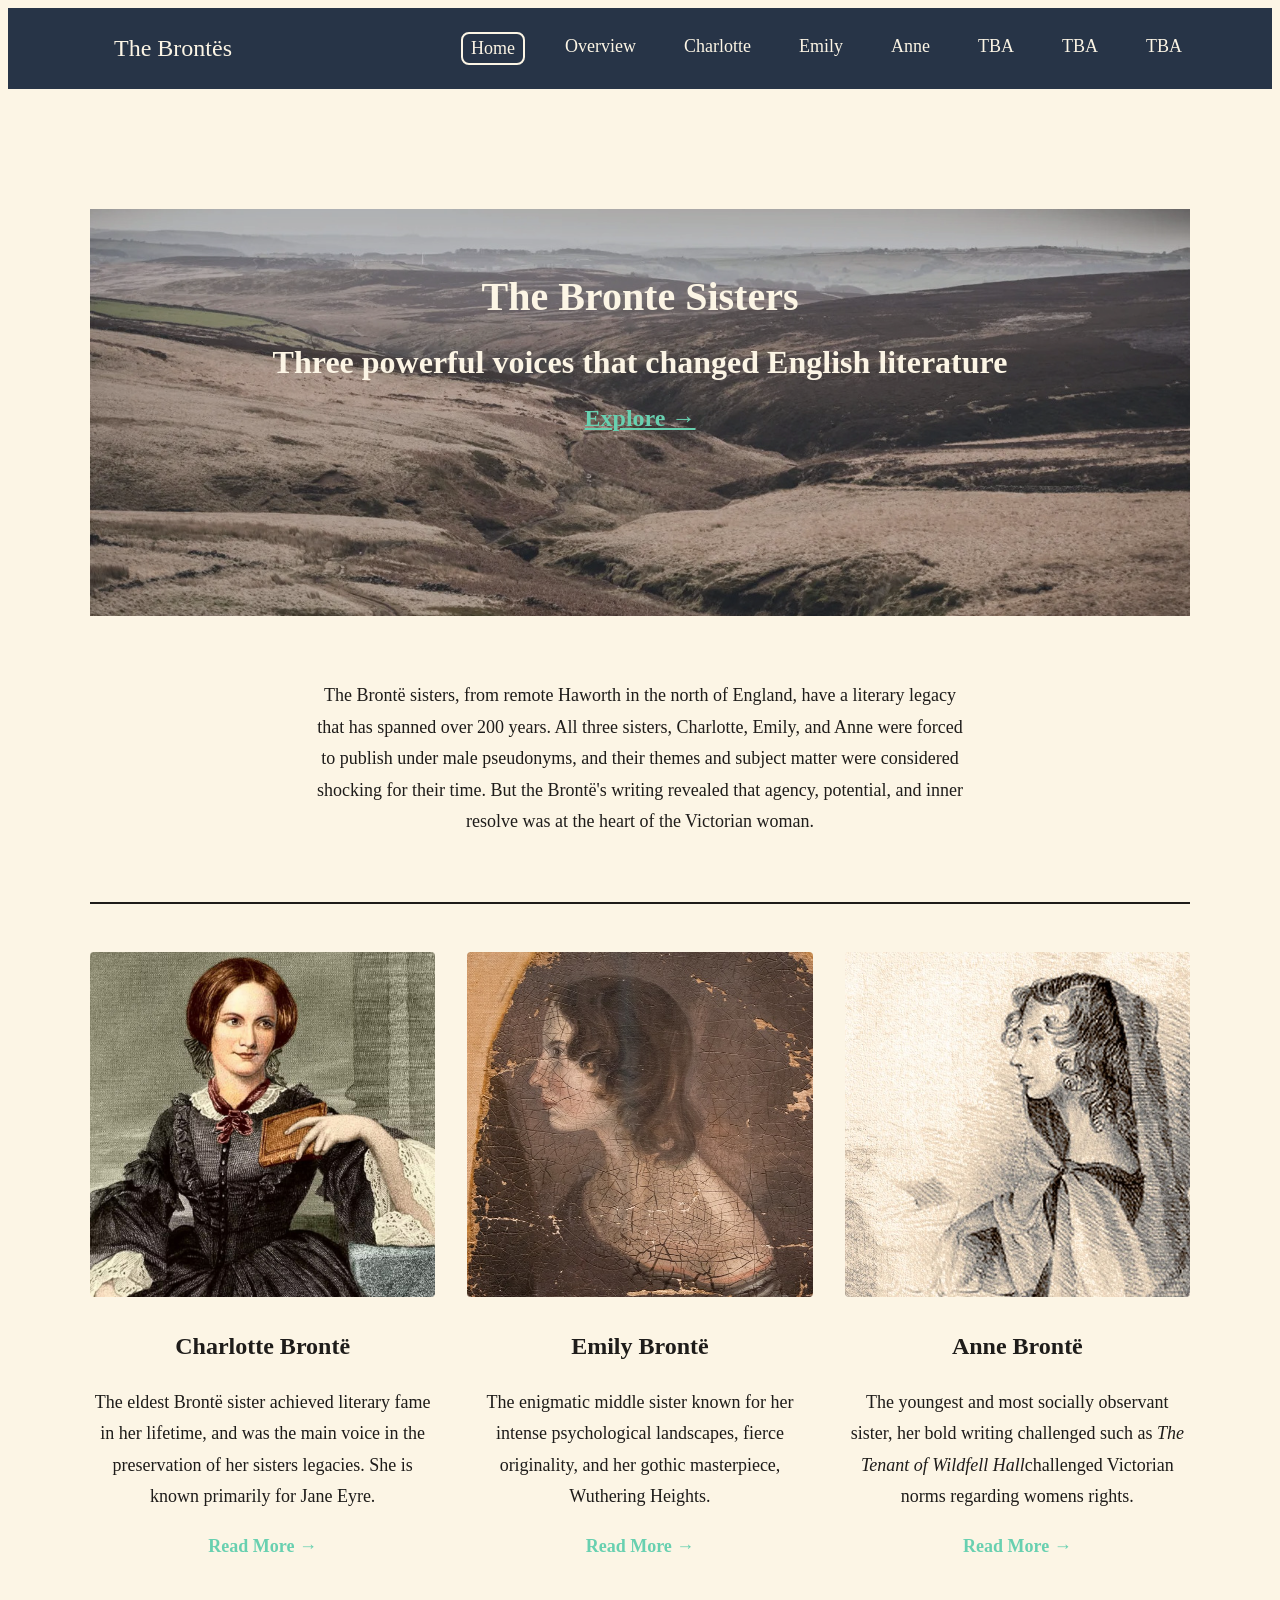
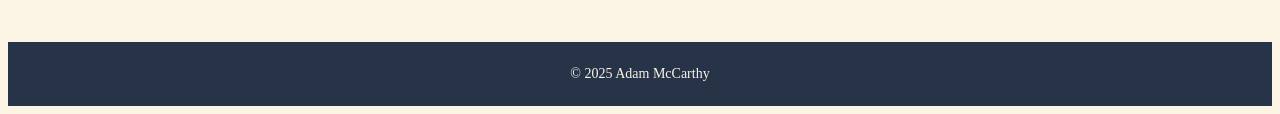
==== index.html @ 7a8ca558 "feat(links): Add links to anne.html page and update hero links - Update active navigation display on" ====
<!DOCTYPE html>
<html lang="en">
<head>
    <meta charset="UTF-8">
    <title>Home</title>
    <link rel="stylesheet" href="./assets/css/styles.css">
</head>
<body>
    
    <div id="navigation">
        <div class="container">
            <div class="nav-items">
                <div class="logo">The Brontës</div>
                <ul>
                    <li class="active"><a href="./index.html">Home</a></li>
                    <li><a href="./pages/overview.html">Overview</a></li>
                    <li><a href="./pages/charlotte.html">Charlotte</a></li>
                    <li><a href="./pages/emily.html">Emily</a></li>
                    <li><a href="./pages/anne.html">Anne</a></li>
                    <li><a href="">TBA</a></li>
                    <li><a href="">TBA</a></li>
                    <li><a href="">TBA</a></li>
                </ul>
            </div>
        </div>
    </div>
    <div class="container">
        <div class="hero hero-landing">
            <div class="overlay">
                <h1>The Bronte Sisters</h1>
                <h2>Three powerful voices that changed English literature</h2>
                <h3><a href="./pages/overview.html">Explore &#8594;</a></h3>
            </div>
        </div>
        <div class="intro-section">
            <p>The Brontë sisters, from remote Haworth in the north of England, have a literary legacy that has spanned over 200 years. All three sisters, Charlotte, Emily, and Anne were forced to publish under male pseudonyms, and their themes and subject matter were considered shocking for their time. But the Brontë's writing revealed that agency, potential, and inner resolve was at the heart of the Victorian woman.</p>
        </div>
        <hr class="landing-hr">
        <div class="cards">
            <div class="card">
                <img src="./assets/images/landing-charlotte-bronte.jpg" alt="Charlotte Brontë seated portrait">
                <p class="caption">Charlotte Brontë</p>
                <p>The eldest Brontë sister achieved literary fame in her lifetime, and was the main voice in the preservation of her sisters legacies. She is known primarily for Jane Eyre.</p>
                <a href="./pages/charlotte.html">Read More &#8594;</a>
            </div>
            <div class="card">
                <img src="./assets/images/landing-emily-bronte.jpg" alt="Photograph of portrait of Emily Brontë drawn by Branwell Bronte at National Gallery in London">
                <p class="caption">Emily Brontë</p>
                <p>The enigmatic middle sister known for her intense psychological landscapes, fierce originality, and her gothic masterpiece, Wuthering Heights.</p>
                <a href="./pages/emily">Read More &#8594;</a>
            </div>
            <div class="card">
                <img src="./assets/images/landing-anne-bronte.jpg" alt="black and white side profile drawing of Anne Bronte drawn by Charlotte Brontë">
                <p class="caption">Anne Brontë</p>
                <p>The youngest and most socially observant sister, her bold writing challenged such as <em>The Tenant of Wildfell Hall</em>challenged Victorian norms regarding womens rights.</p>
                <a href="./pages/anne.html">Read More &#8594;</a>
            </div>
            </div>
    </div>
    <div id="footer">
        <div class="container">
            <div>&copy; 2025 Adam McCarthy</div>
        </div>
    </div>
</body>
</html>
---- assets/css/styles.css ----
/* General styling of elements */
html * {
    /* makes it much easier to figure out the widths of everything */
    box-sizing: border-box;
}

body {
    font-size: 18px;
    background-color: #fcf5e5;
    color: #1e1c1a;
    
}

h1 {font-size: 40px}
h2 {font-size: 32px}
h3 {font-size: 24px}

.container {
    max-width: 1100px;
    margin: 0 auto;
}

#navigation a {
    color: #fcf5e5;
    text-decoration: none;
    
}



/* The styling of the navigation used throughout the site */


#navigation, #footer {
    background-color: #273447;
    padding: 24px;
    color: #fcf5e5;
}


.nav-items, #footer {
    display: flex;
    align-items: center;
    /* pushes the logo and links apart */
    justify-content: space-between;
}

.logo {
    font-size: 24px;
    margin: 0px 24px;
}

#navigation ul {
    
    list-style: none;
    padding: 0;
    margin: 0;
    /* flexbox used to space the links (the children of the ul are flex items) */
    display: flex;
    gap: 32px; 
}

#navigation li {
    padding: 4px 8px;
    border-radius: 8px;
}
.active {
    border: 2px solid #fcf5e5;
}

/* This is the styling for the footer for the whole site */
#footer {
    font-size: 14px;
}

/* This is the styling for the hero section */

.hero .overlay {
    background-color: rgba(39, 52, 71, .3);
    padding: 40px 120px 160px;
}

.hero-landing {background-image: url("../images/landing-moors.jpg");}
.hero-overview{background-image: url("../images/overview-haworth-parsonage.jpg");}
.hero-charlotte{background-image: url("../images/jane-eyre-rochester.png");}
/* cancel the darkness of the overlay using filter: brightness() as the image is already very dark */
.hero-emily{ background-image: url("../images/emily-hero.png"); filter: brightness(1.4);}



.hero {
    background-size: cover;
    text-align: center;
    margin-top: 120px;
    color: #fcf5e5;
}

.hero h1, .hero h2 {margin: 24px;}
.hero a {color: #68d0b0}


/* This is the styling of the intro section */

.intro-section {
    width: 60%;
    margin: 64px auto;
    font-family: serif;
    text-align: center;
    line-height: 1.75em;

}

.intro-section p {
    padding: 0;
    margin: 48px 0px;
}

/* This is the HR Styling */

hr {
    border: solid 1px;
    margin: 48px 0px;
}

.landing-hr {border-color:#1e1c1a}
.overview-hr {border-color: #866f52}


/* This is the styling for the text section */

.text-section {
    width: 70%;
    margin: 48px auto;
    line-height: 1.75em;
    text-align: center;
}

.text-section p {
    text-align: left;
}

/* Styling the card section */

.cards {
    display: grid;
    column-gap: 32px;
    grid-template-columns: repeat(3, 1fr);
    text-align: center;
    margin-bottom: 80px;
    line-height: 1.75em;
    
}

.card .caption {
    font-size: 24px;
    font-weight: 600;
}

.card img {
    width: 100%;
    border-radius: 4px;
}

.card a {
    text-decoration: none;
    color: #68d0b0;
    font-weight: 600;
}

/* This is the styling for the bio section */

.bio-section {
    display: grid;
    grid-template-columns: repeat(3, 1fr);
    column-gap: 48px;
    margin: 64px auto 48px;
}

.timeline {
    margin: 48px auto;
    
    border-radius: 8px;
    padding: 16px;
    display: flex;
    flex-direction: column;
    justify-content: center;
    margin: 16px auto;
    line-height: 1.75em;
    
}

.timeline-charlotte {
    grid-column: 1 / 2;
    border-left: 3px solid #7a2f2f;
    background-color: rgba(122, 47, 47, 0.08);
}

.timeline-emily {
    grid-column: 3 / 4;
    border-left: 3px solid #6a7f9b;;
    background-color: rgba(106, 127, 155, 0.08);
}

.timeline-item {
    font-family: sans-serif;
    margin: 16px 0;
}





.text-section.bio-text {
    text-align: left;
    width: 80%;
}

.bio-right {
    grid-column: 2 / 4;
}

.bio-left {
    grid-column: 1 / 3;
}

/* This is for styling the quote section */

blockquote {
    width: 90%;
    padding: 36px;
    margin: 48px auto;
    border-radius: 16px;
    font-size: 48px;
    line-height: 1.75em;
}

.citation {
    text-align: right;
}

.quote-charlotte {
    background-color: rgba(122, 47, 47, .08);
    font-family: allura;
}

.quote-emily {
    background-color: rgba(106, 127, 155, .08);
    font-family: italianno;
}
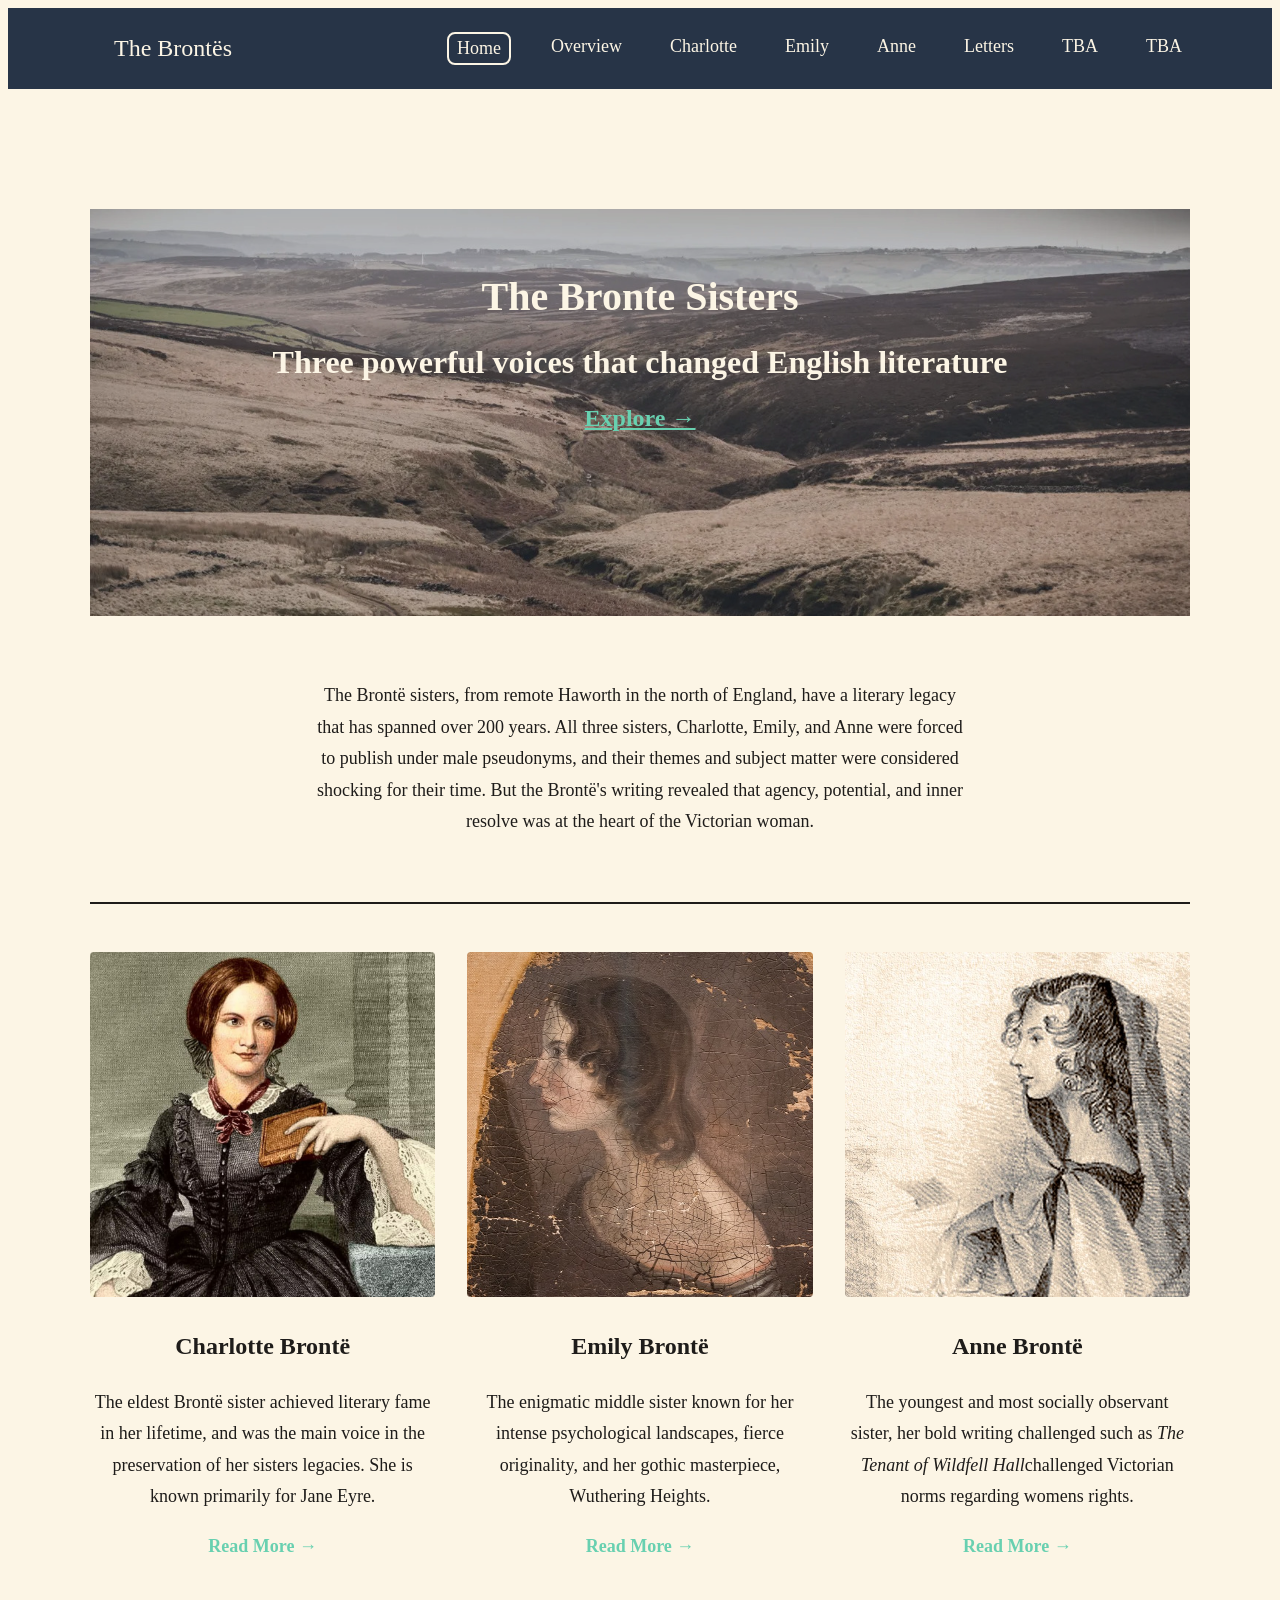
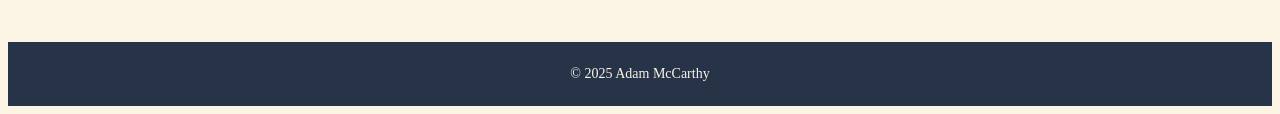
==== commit 14ed8778: "feat(links): Added links to personal letters page and active page highlighting" ====
--- a/index.html
+++ b/index.html
@@ -17,7 +17,7 @@
                     <li><a href="./pages/charlotte.html">Charlotte</a></li>
                     <li><a href="./pages/emily.html">Emily</a></li>
                     <li><a href="./pages/anne.html">Anne</a></li>
-                    <li><a href="">TBA</a></li>
+                    <li><a href="./pages/personal-letters.html">Letters</a></li>
                     <li><a href="">TBA</a></li>
                     <li><a href="">TBA</a></li>
                 </ul>
@@ -47,7 +47,7 @@
                 <img src="./assets/images/landing-emily-bronte.jpg" alt="Photograph of portrait of Emily Brontë drawn by Branwell Bronte at National Gallery in London">
                 <p class="caption">Emily Brontë</p>
                 <p>The enigmatic middle sister known for her intense psychological landscapes, fierce originality, and her gothic masterpiece, Wuthering Heights.</p>
-                <a href="./pages/emily">Read More &#8594;</a>
+                <a href="./pages/emily.html">Read More &#8594;</a>
             </div>
             <div class="card">
                 <img src="./assets/images/landing-anne-bronte.jpg" alt="black and white side profile drawing of Anne Bronte drawn by Charlotte Brontë">
--- a/assets/css/styles.css
+++ b/assets/css/styles.css
@@ -1,3 +1,10 @@
+@import url(./nav-footer.css);
+@import url(./hero.css);
+@import url(./intro-text.css);
+@import url(./cards.css);
+@import url(./bio.css);
+@import url(./quotes.css);
+
 /* General styling of elements */
 html * {
     /* makes it much easier to figure out the widths of everything */
@@ -20,100 +27,6 @@
     margin: 0 auto;
 }
 
-#navigation a {
-    color: #fcf5e5;
-    text-decoration: none;
-    
-}
-
-
-
-/* The styling of the navigation used throughout the site */
-
-
-#navigation, #footer {
-    background-color: #273447;
-    padding: 24px;
-    color: #fcf5e5;
-}
-
-
-.nav-items, #footer {
-    display: flex;
-    align-items: center;
-    /* pushes the logo and links apart */
-    justify-content: space-between;
-}
-
-.logo {
-    font-size: 24px;
-    margin: 0px 24px;
-}
-
-#navigation ul {
-    
-    list-style: none;
-    padding: 0;
-    margin: 0;
-    /* flexbox used to space the links (the children of the ul are flex items) */
-    display: flex;
-    gap: 32px; 
-}
-
-#navigation li {
-    padding: 4px 8px;
-    border-radius: 8px;
-}
-.active {
-    border: 2px solid #fcf5e5;
-}
-
-/* This is the styling for the footer for the whole site */
-#footer {
-    font-size: 14px;
-}
-
-/* This is the styling for the hero section */
-
-.hero .overlay {
-    background-color: rgba(39, 52, 71, .3);
-    padding: 40px 120px 160px;
-}
-
-.hero-landing {background-image: url("../images/landing-moors.jpg");}
-.hero-overview{background-image: url("../images/overview-haworth-parsonage.jpg");}
-.hero-charlotte{background-image: url("../images/jane-eyre-rochester.png");}
-/* cancel the darkness of the overlay using filter: brightness() as the image is already very dark */
-.hero-emily{ background-image: url("../images/emily-hero.png"); filter: brightness(1.4);}
-
-
-
-.hero {
-    background-size: cover;
-    text-align: center;
-    margin-top: 120px;
-    color: #fcf5e5;
-}
-
-.hero h1, .hero h2 {margin: 24px;}
-.hero a {color: #68d0b0}
-
-
-/* This is the styling of the intro section */
-
-.intro-section {
-    width: 60%;
-    margin: 64px auto;
-    font-family: serif;
-    text-align: center;
-    line-height: 1.75em;
-
-}
-
-.intro-section p {
-    padding: 0;
-    margin: 48px 0px;
-}
 
 /* This is the HR Styling */
 
@@ -126,124 +39,9 @@
 .overview-hr {border-color: #866f52}
 
 
-/* This is the styling for the text section */
-
-.text-section {
-    width: 70%;
-    margin: 48px auto;
-    line-height: 1.75em;
-    text-align: center;
-}
-
-.text-section p {
-    text-align: left;
-}
-
-/* Styling the card section */
-
-.cards {
-    display: grid;
-    column-gap: 32px;
-    grid-template-columns: repeat(3, 1fr);
-    text-align: center;
-    margin-bottom: 80px;
-    line-height: 1.75em;
-    
-}
-
-.card .caption {
-    font-size: 24px;
-    font-weight: 600;
-}
-
-.card img {
-    width: 100%;
-    border-radius: 4px;
-}
-
-.card a {
-    text-decoration: none;
-    color: #68d0b0;
-    font-weight: 600;
-}
-
-/* This is the styling for the bio section */
-
-.bio-section {
-    display: grid;
-    grid-template-columns: repeat(3, 1fr);
-    column-gap: 48px;
-    margin: 64px auto 48px;
-}
-
-.timeline {
-    margin: 48px auto;
-    
-    border-radius: 8px;
-    padding: 16px;
-    display: flex;
-    flex-direction: column;
-    justify-content: center;
-    margin: 16px auto;
-    line-height: 1.75em;
-    
-}
-
-.timeline-charlotte {
-    grid-column: 1 / 2;
-    border-left: 3px solid #7a2f2f;
-    background-color: rgba(122, 47, 47, 0.08);
-}
-
-.timeline-emily {
-    grid-column: 3 / 4;
-    border-left: 3px solid #6a7f9b;;
-    background-color: rgba(106, 127, 155, 0.08);
-}
-
-.timeline-item {
-    font-family: sans-serif;
-    margin: 16px 0;
-}
 
 
 
 
 
-.text-section.bio-text {
-    text-align: left;
-    width: 80%;
-}
 
-.bio-right {
-    grid-column: 2 / 4;
-}
-
-.bio-left {
-    grid-column: 1 / 3;
-}
-
-/* This is for styling the quote section */
-
-blockquote {
-    width: 90%;
-    padding: 36px;
-    margin: 48px auto;
-    border-radius: 16px;
-    font-size: 48px;
-    line-height: 1.75em;
-}
-
-.citation {
-    text-align: right;
-}
-
-.quote-charlotte {
-    background-color: rgba(122, 47, 47, .08);
-    font-family: allura;
-}
-
-.quote-emily {
-    background-color: rgba(106, 127, 155, .08);
-    font-family: italianno;
-}
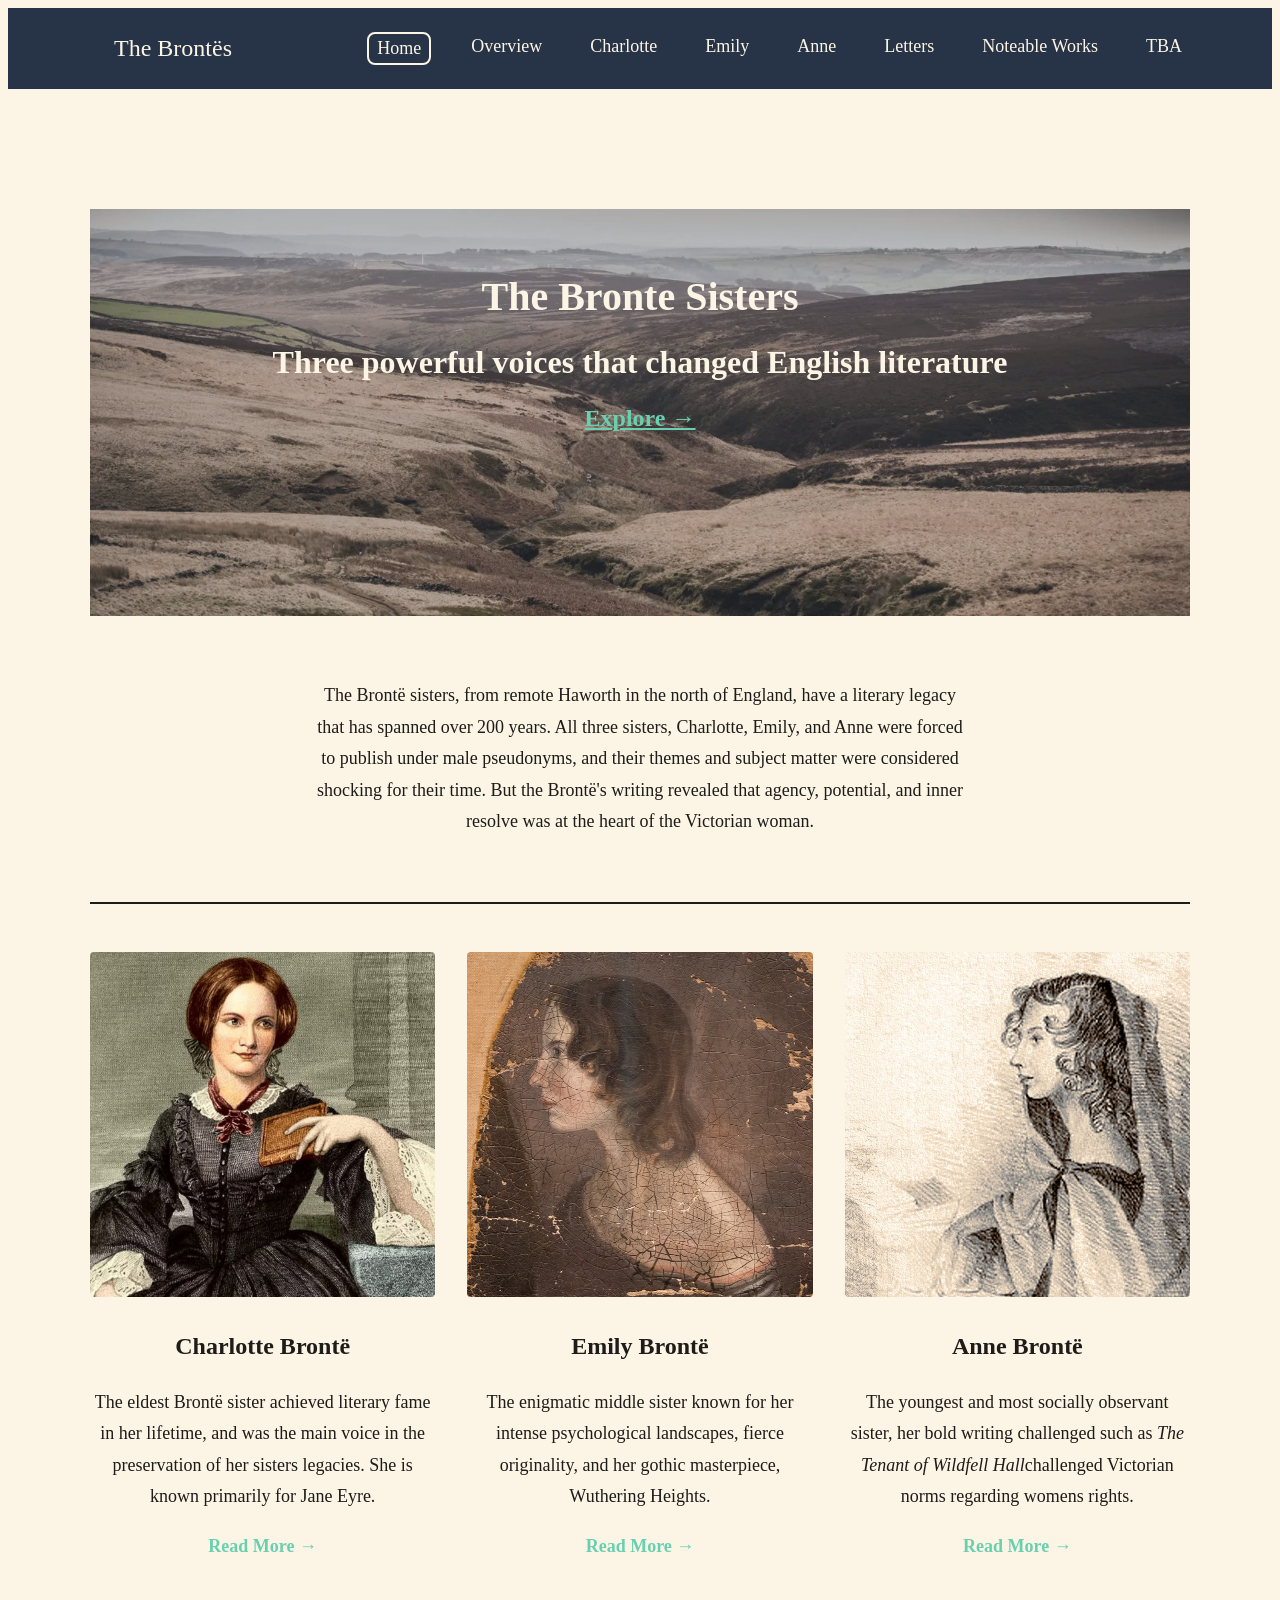
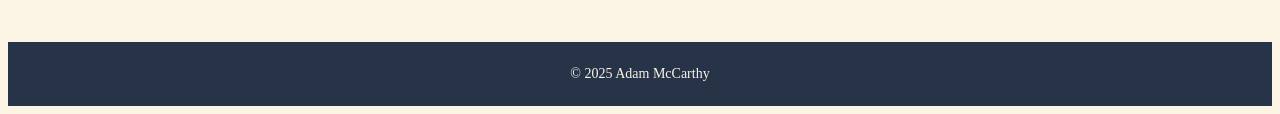
==== commit 3c350306: "feat(links): Add links to noteable works on all pages in navigation" ====
--- a/index.html
+++ b/index.html
@@ -18,7 +18,7 @@
                     <li><a href="./pages/emily.html">Emily</a></li>
                     <li><a href="./pages/anne.html">Anne</a></li>
                     <li><a href="./pages/personal-letters.html">Letters</a></li>
-                    <li><a href="">TBA</a></li>
+                    <li><a href="./pages/noteable-works.html">Noteable Works</a></li>
                     <li><a href="">TBA</a></li>
                 </ul>
             </div>
--- a/assets/css/styles.css
+++ b/assets/css/styles.css
@@ -44,4 +44,3 @@
 
 
 
-
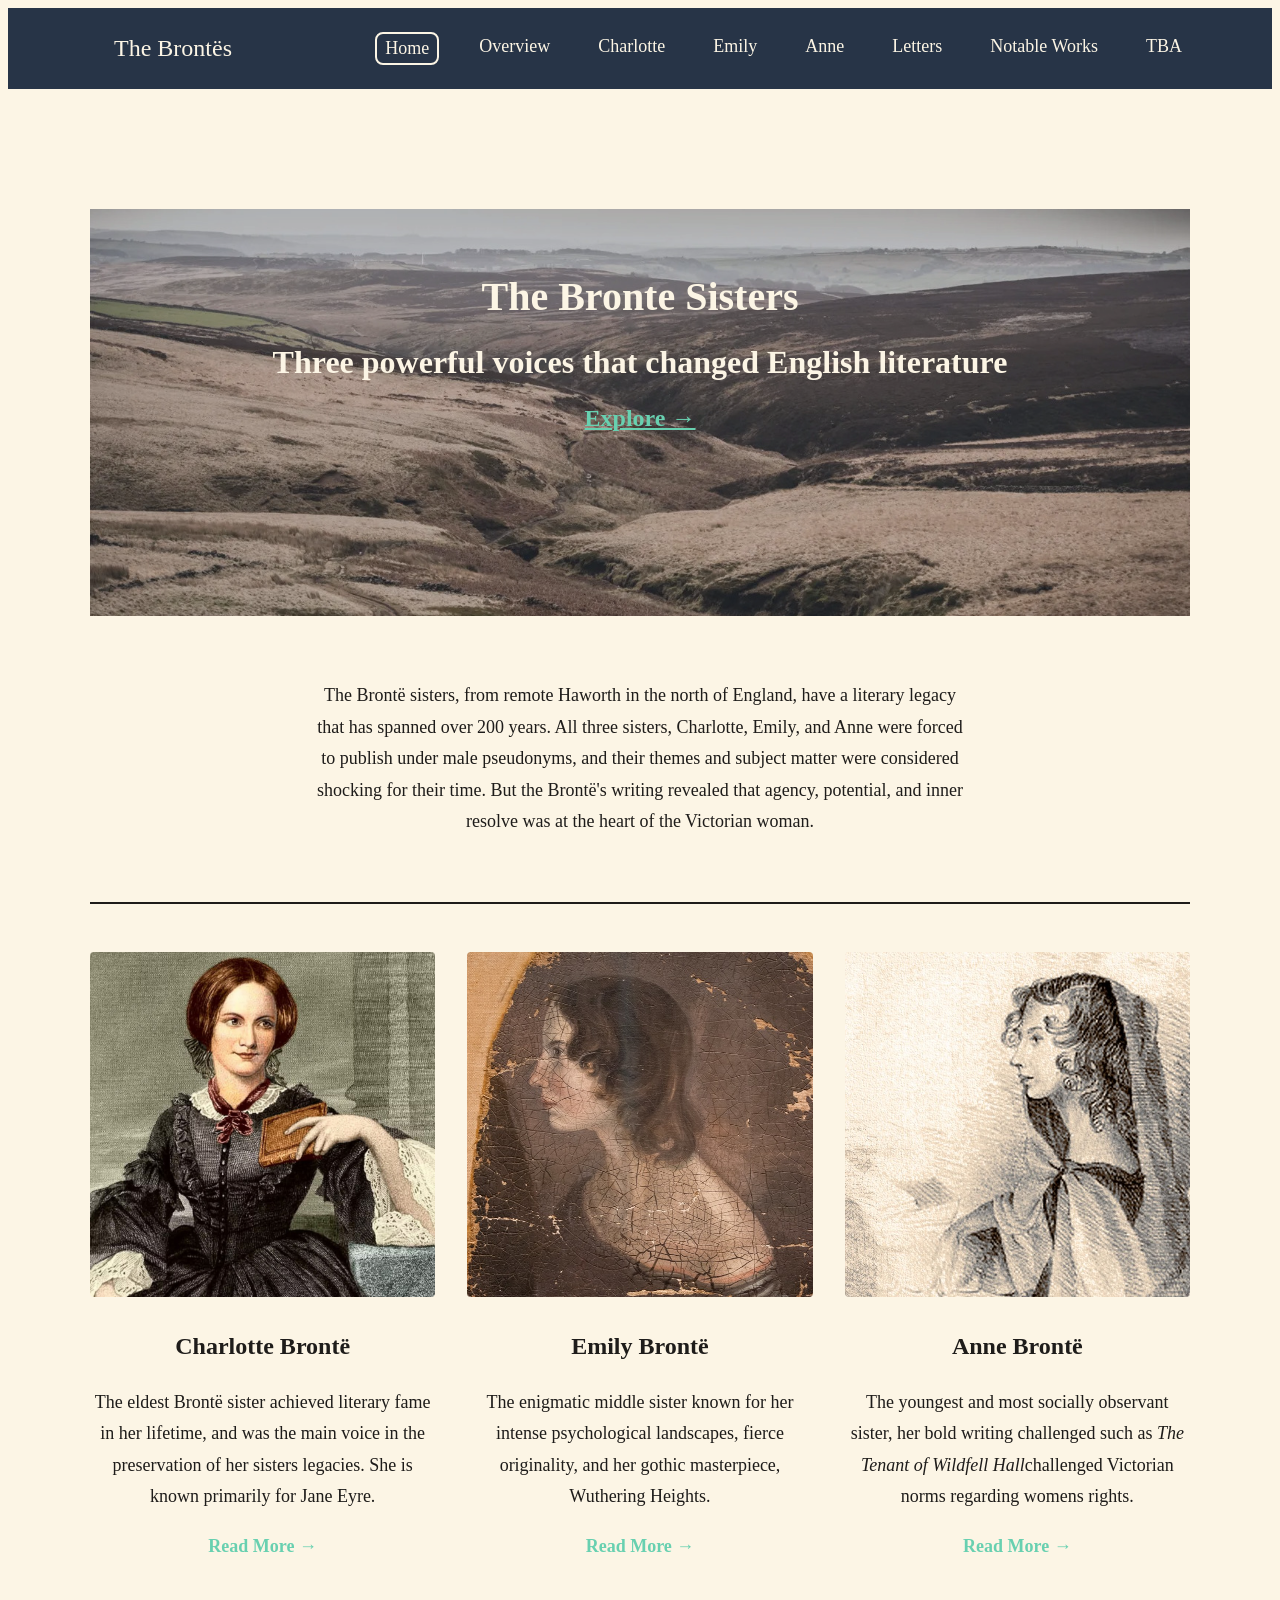
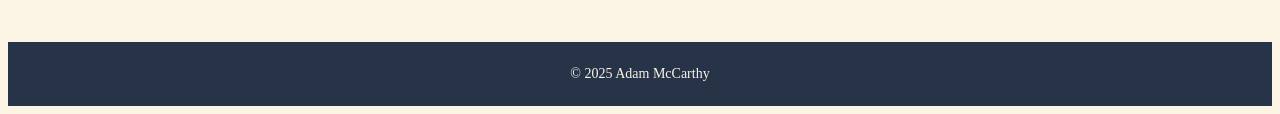
==== commit 98850336: "fix(spelling): Correct spelling of "Notable Works" across multiple files" ====
--- a/index.html
+++ b/index.html
@@ -18,7 +18,7 @@
                     <li><a href="./pages/emily.html">Emily</a></li>
                     <li><a href="./pages/anne.html">Anne</a></li>
                     <li><a href="./pages/personal-letters.html">Letters</a></li>
-                    <li><a href="./pages/noteable-works.html">Noteable Works</a></li>
+                    <li><a href="./pages/notable-works.html">Notable Works</a></li>
                     <li><a href="">TBA</a></li>
                 </ul>
             </div>
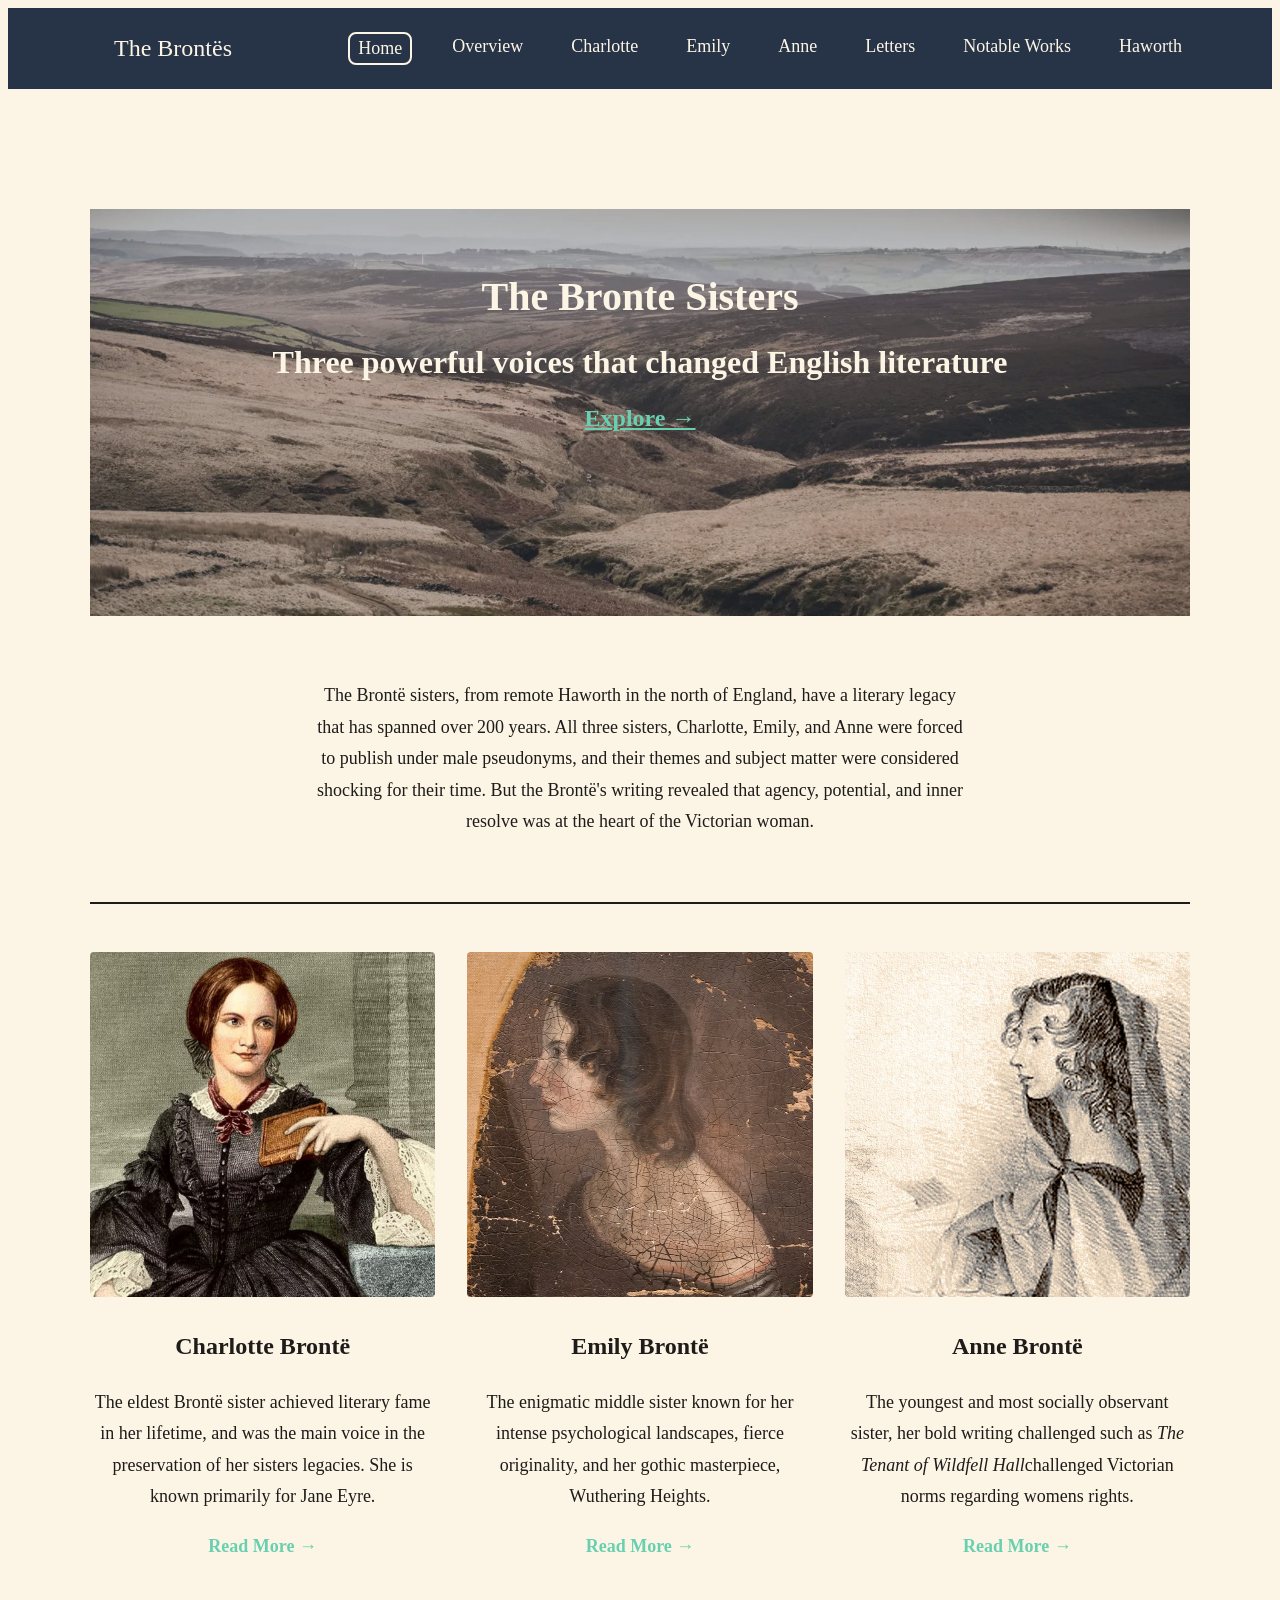
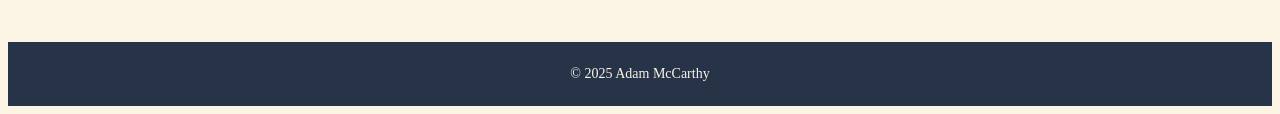
==== commit 185cbfcc: "feat(links): Add navigation links to haworth.html throughout site" ====
--- a/index.html
+++ b/index.html
@@ -19,7 +19,7 @@
                     <li><a href="./pages/anne.html">Anne</a></li>
                     <li><a href="./pages/personal-letters.html">Letters</a></li>
                     <li><a href="./pages/notable-works.html">Notable Works</a></li>
-                    <li><a href="">TBA</a></li>
+                    <li><a href="./pages/haworth.html">Haworth</a></li>
                 </ul>
             </div>
         </div>
--- a/assets/css/styles.css
+++ b/assets/css/styles.css
@@ -4,6 +4,8 @@
 @import url(./cards.css);
 @import url(./bio.css);
 @import url(./quotes.css);
+@import url(./notable-works.css);
+
 
 /* General styling of elements */
 html * {
@@ -41,6 +43,3 @@
 
 
 
-
-
-
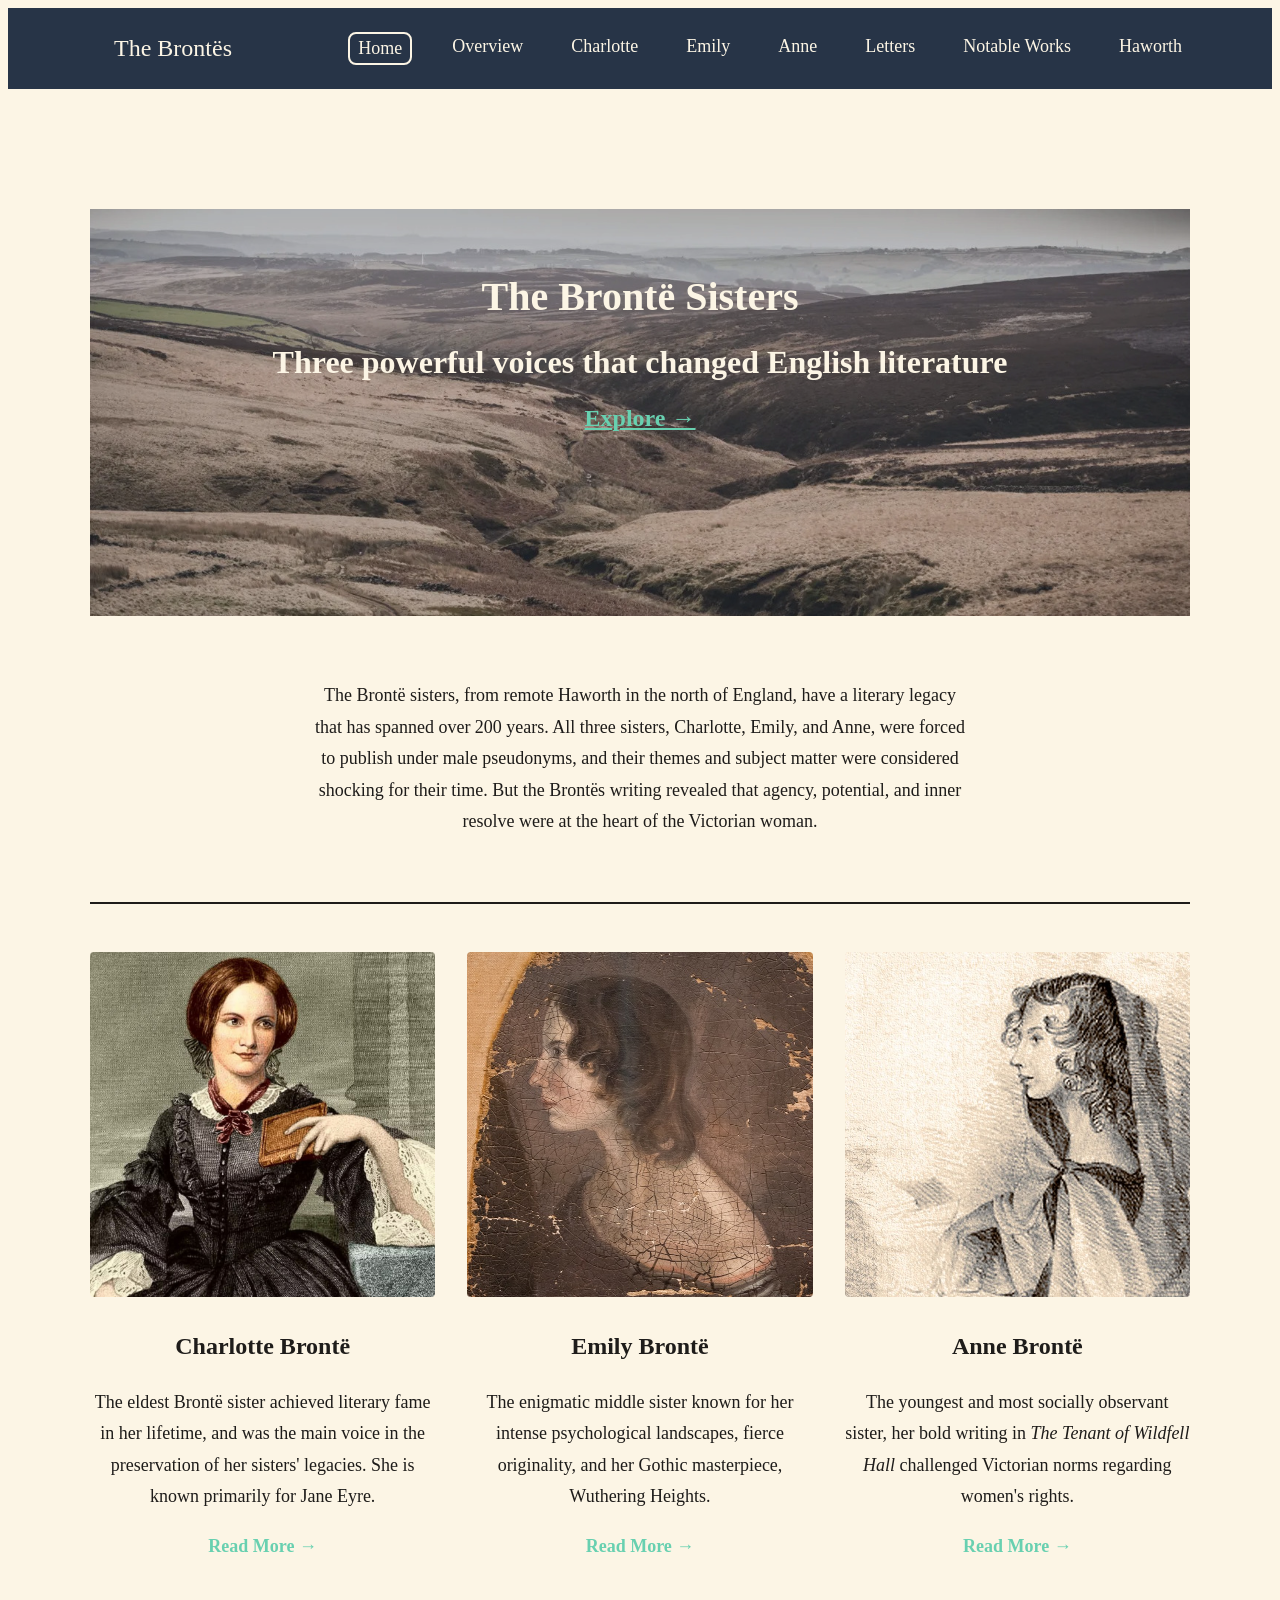
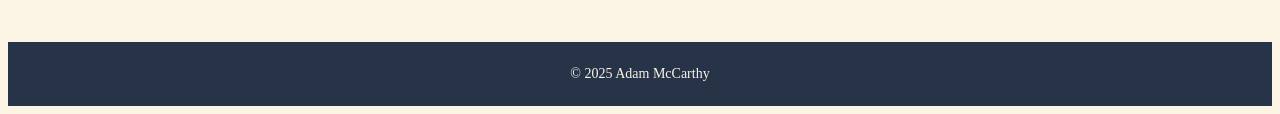
==== commit bdb0db3d: "fix(typos): Corrected typos in index.html" ====
--- a/index.html
+++ b/index.html
@@ -27,32 +27,32 @@
     <div class="container">
         <div class="hero hero-landing">
             <div class="overlay">
-                <h1>The Bronte Sisters</h1>
+                <h1>The Brontë Sisters</h1>
                 <h2>Three powerful voices that changed English literature</h2>
                 <h3><a href="./pages/overview.html">Explore &#8594;</a></h3>
             </div>
         </div>
         <div class="intro-section">
-            <p>The Brontë sisters, from remote Haworth in the north of England, have a literary legacy that has spanned over 200 years. All three sisters, Charlotte, Emily, and Anne were forced to publish under male pseudonyms, and their themes and subject matter were considered shocking for their time. But the Brontë's writing revealed that agency, potential, and inner resolve was at the heart of the Victorian woman.</p>
+            <p>The Brontë sisters, from remote Haworth in the north of England, have a literary legacy that has spanned over 200 years. All three sisters, Charlotte, Emily, and Anne, were forced to publish under male pseudonyms, and their themes and subject matter were considered shocking for their time. But the Brontës writing revealed that agency, potential, and inner resolve were at the heart of the Victorian woman.</p>
         </div>
         <hr class="landing-hr">
         <div class="cards">
             <div class="card">
                 <img src="./assets/images/landing-charlotte-bronte.jpg" alt="Charlotte Brontë seated portrait">
                 <p class="caption">Charlotte Brontë</p>
-                <p>The eldest Brontë sister achieved literary fame in her lifetime, and was the main voice in the preservation of her sisters legacies. She is known primarily for Jane Eyre.</p>
+                <p>The eldest Brontë sister achieved literary fame in her lifetime, and was the main voice in the preservation of her sisters' legacies. She is known primarily for Jane Eyre.</p>
                 <a href="./pages/charlotte.html">Read More &#8594;</a>
             </div>
             <div class="card">
-                <img src="./assets/images/landing-emily-bronte.jpg" alt="Photograph of portrait of Emily Brontë drawn by Branwell Bronte at National Gallery in London">
+                <img src="./assets/images/landing-emily-bronte.jpg" alt="Photograph of portrait of Emily Brontë drawn by Branwell Brontë at National Gallery in London">
                 <p class="caption">Emily Brontë</p>
-                <p>The enigmatic middle sister known for her intense psychological landscapes, fierce originality, and her gothic masterpiece, Wuthering Heights.</p>
+                <p>The enigmatic middle sister known for her intense psychological landscapes, fierce originality, and her Gothic masterpiece, Wuthering Heights.</p>
                 <a href="./pages/emily.html">Read More &#8594;</a>
             </div>
             <div class="card">
-                <img src="./assets/images/landing-anne-bronte.jpg" alt="black and white side profile drawing of Anne Bronte drawn by Charlotte Brontë">
+                <img src="./assets/images/landing-anne-bronte.jpg" alt="black and white side-profile drawing of Anne Brontë drawn by Charlotte Brontë">
                 <p class="caption">Anne Brontë</p>
-                <p>The youngest and most socially observant sister, her bold writing challenged such as <em>The Tenant of Wildfell Hall</em>challenged Victorian norms regarding womens rights.</p>
+                <p>The youngest and most socially observant sister, her bold writing in <em>The Tenant of Wildfell Hall</em> challenged Victorian norms regarding women's rights.</p>
                 <a href="./pages/anne.html">Read More &#8594;</a>
             </div>
             </div>
--- a/assets/css/styles.css
+++ b/assets/css/styles.css
@@ -41,5 +41,7 @@
 .overview-hr {border-color: #866f52}
 
 
+.heading {
+    text-align: center;
+}
 
-
